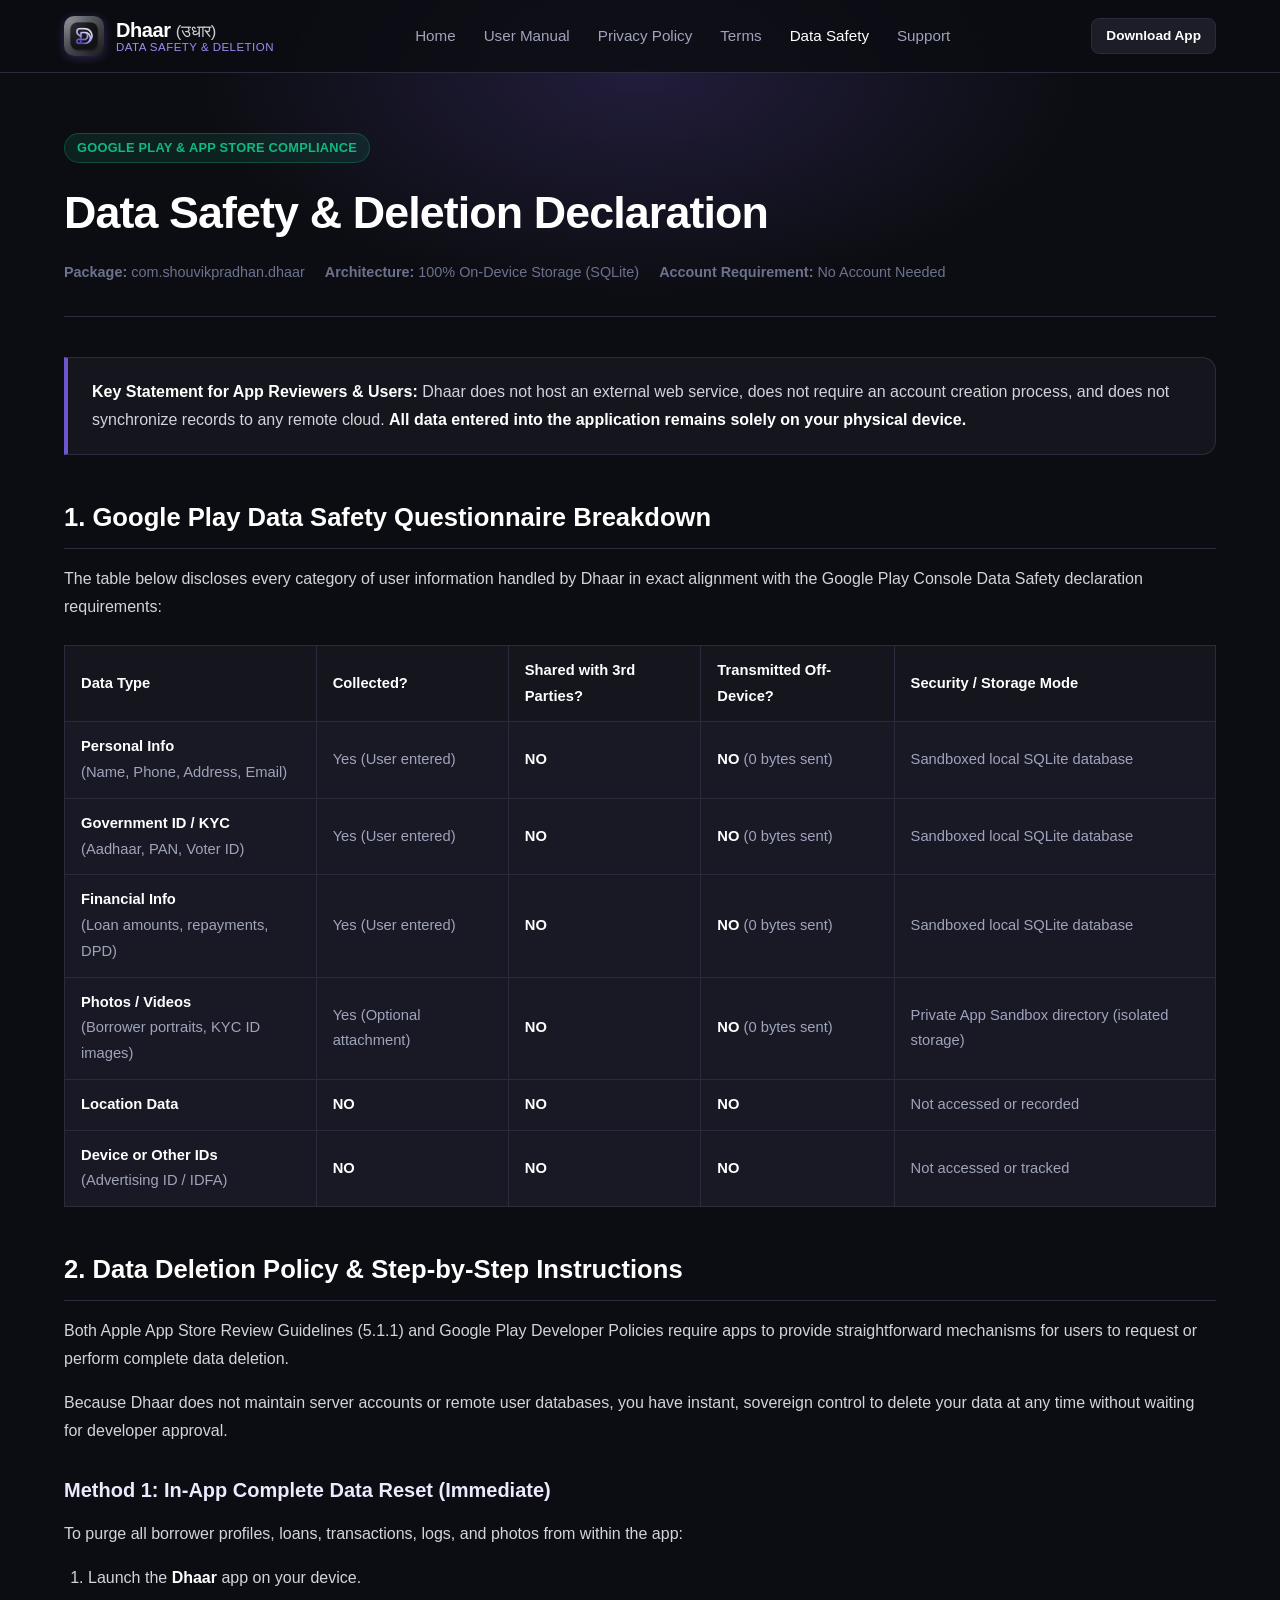
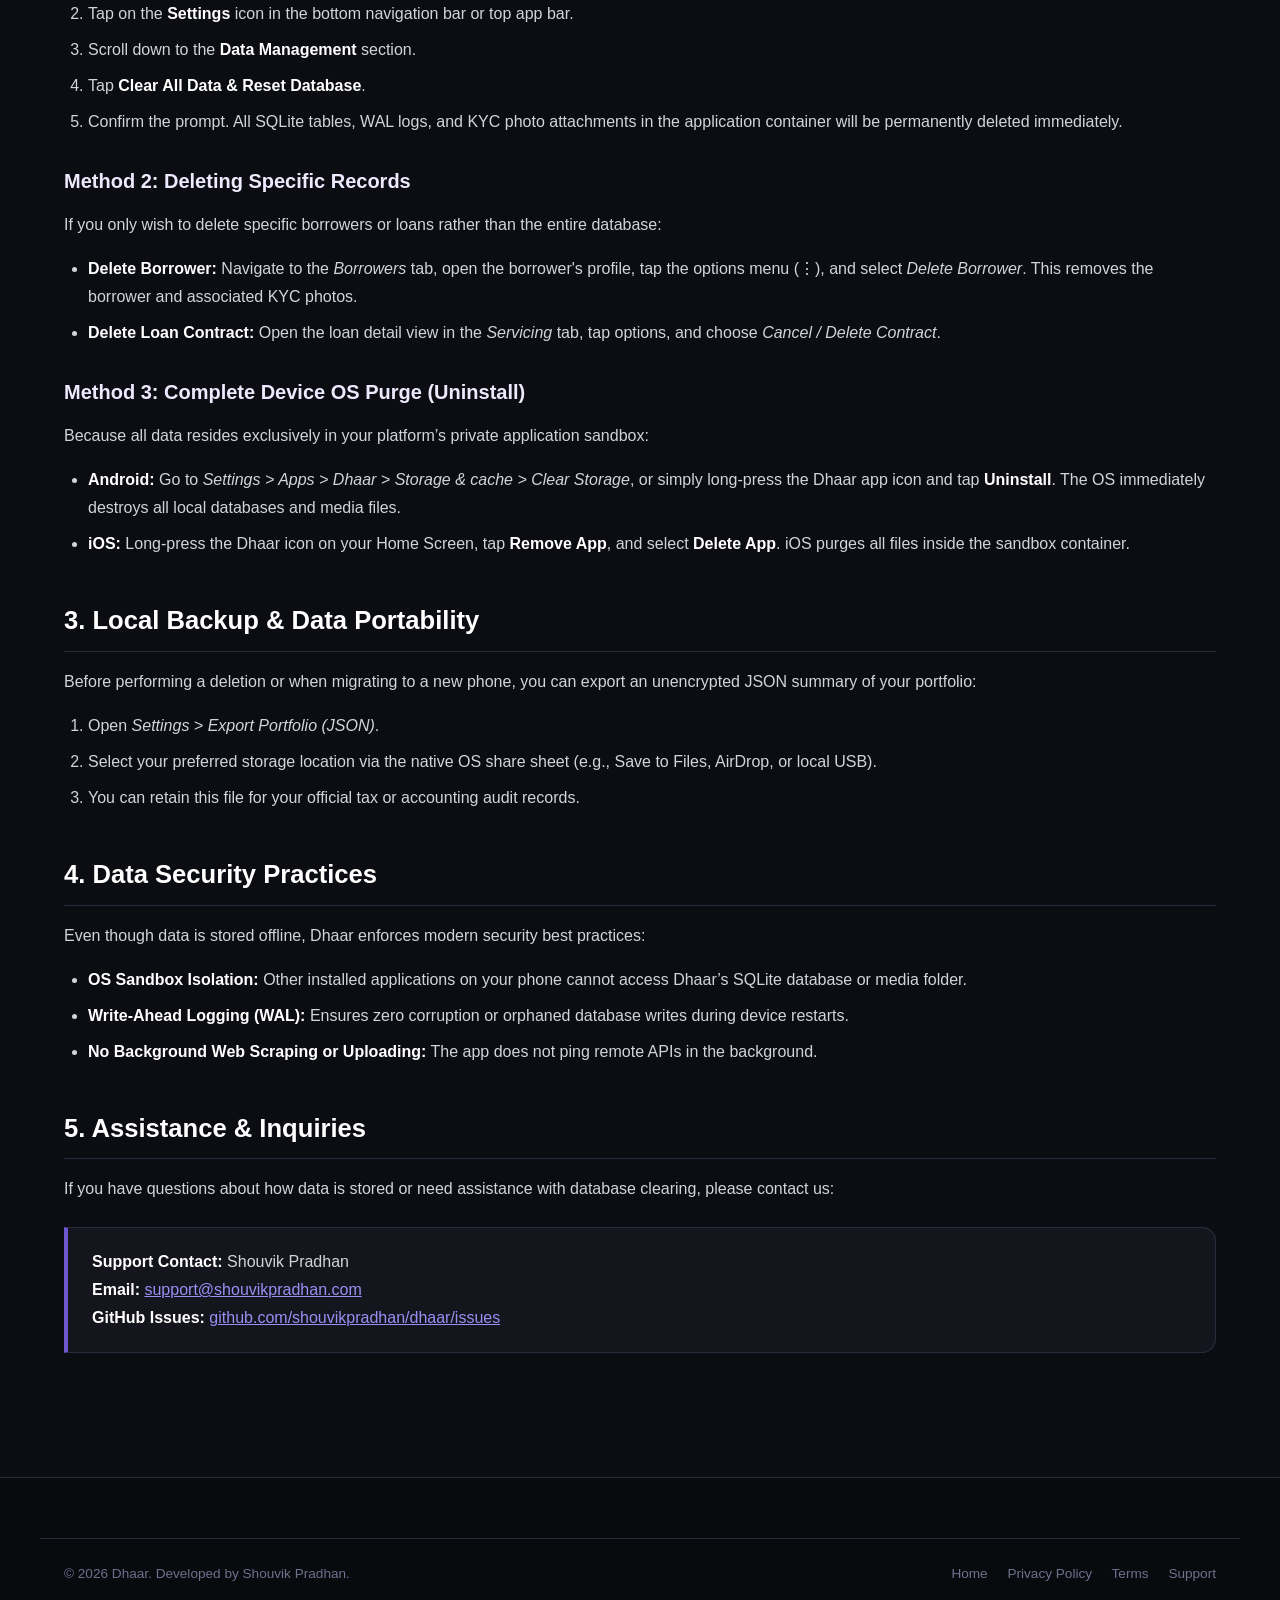
==== data-safety.html @ aacfb6d8 "first commit" ====
<!DOCTYPE html>
<html lang="en">
<head>
  <meta charset="UTF-8">
  <meta name="viewport" content="width=device-width, initial-scale=1.0">
  <title>Data Safety & Deletion — Dhaar (उधार)</title>
  <meta name="description" content="Google Play Data Safety Declaration and Apple Account & Data Deletion instructions for Dhaar. Explains offline data storage and complete deletion procedures.">
  <meta name="author" content="Shouvik Pradhan">
  <meta name="theme-color" content="#0C0D12">

  <link rel="icon" type="image/png" sizes="32x32" href="assets/favicon-32x32.png">
  <link rel="apple-touch-icon" sizes="180x180" href="assets/apple-touch-icon.png">
  <link rel="stylesheet" href="css/style.css">
</head>
<body>
  <div class="ambient-glow"></div>

  <!-- Header -->
  <header class="header">
    <div class="container nav-container">
      <a href="index.html" class="brand">
        <img src="assets/icon.png" alt="Dhaar Logo" class="brand-icon">
        <div class="brand-title">
          <span>Dhaar <small style="font-weight:400; opacity:0.8;">(उधार)</small></span>
          <span class="sub">Data Safety & Deletion</span>
        </div>
      </a>

      <nav>
        <ul class="nav-links">
          <li><a href="index.html" class="nav-link">Home</a></li>
          <li><a href="guide.html" class="nav-link">User Manual</a></li>
          <li><a href="privacy.html" class="nav-link">Privacy Policy</a></li>
          <li><a href="terms.html" class="nav-link">Terms</a></li>
          <li><a href="data-safety.html" class="nav-link active">Data Safety</a></li>
          <li><a href="support.html" class="nav-link">Support</a></li>
        </ul>
      </nav>

      <div class="nav-actions">
        <a href="index.html#download" class="btn btn-secondary btn-sm">Download App</a>
        <button class="mobile-toggle" aria-label="Toggle Navigation">☰</button>
      </div>
    </div>
  </header>

  <main class="legal-wrapper">
    <div class="container">
      <div class="legal-header">
        <span class="pill pill-green">Google Play & App Store Compliance</span>
        <h1 class="legal-title" style="margin-top:14px;">Data Safety & Deletion Declaration</h1>
        <div class="legal-meta">
          <span><strong>Package:</strong> com.shouvikpradhan.dhaar</span>
          <span><strong>Architecture:</strong> 100% On-Device Storage (SQLite)</span>
          <span><strong>Account Requirement:</strong> No Account Needed</span>
        </div>
      </div>

      <div class="legal-content">
        <div class="legal-box">
          <strong>Key Statement for App Reviewers & Users:</strong> Dhaar does not host an external web service, does not require an account creation process, and does not synchronize records to any remote cloud. <strong>All data entered into the application remains solely on your physical device.</strong>
        </div>

        <h2>1. Google Play Data Safety Questionnaire Breakdown</h2>
        <p>
          The table below discloses every category of user information handled by Dhaar in exact alignment with the Google Play Console Data Safety declaration requirements:
        </p>

        <table class="legal-table">
          <thead>
            <tr>
              <th>Data Type</th>
              <th>Collected?</th>
              <th>Shared with 3rd Parties?</th>
              <th>Transmitted Off-Device?</th>
              <th>Security / Storage Mode</th>
            </tr>
          </thead>
          <tbody>
            <tr>
              <td><strong>Personal Info</strong><br>(Name, Phone, Address, Email)</td>
              <td>Yes (User entered)</td>
              <td><strong>NO</strong></td>
              <td><strong>NO</strong> (0 bytes sent)</td>
              <td>Sandboxed local SQLite database</td>
            </tr>
            <tr>
              <td><strong>Government ID / KYC</strong><br>(Aadhaar, PAN, Voter ID)</td>
              <td>Yes (User entered)</td>
              <td><strong>NO</strong></td>
              <td><strong>NO</strong> (0 bytes sent)</td>
              <td>Sandboxed local SQLite database</td>
            </tr>
            <tr>
              <td><strong>Financial Info</strong><br>(Loan amounts, repayments, DPD)</td>
              <td>Yes (User entered)</td>
              <td><strong>NO</strong></td>
              <td><strong>NO</strong> (0 bytes sent)</td>
              <td>Sandboxed local SQLite database</td>
            </tr>
            <tr>
              <td><strong>Photos / Videos</strong><br>(Borrower portraits, KYC ID images)</td>
              <td>Yes (Optional attachment)</td>
              <td><strong>NO</strong></td>
              <td><strong>NO</strong> (0 bytes sent)</td>
              <td>Private App Sandbox directory (isolated storage)</td>
            </tr>
            <tr>
              <td><strong>Location Data</strong></td>
              <td><strong>NO</strong></td>
              <td><strong>NO</strong></td>
              <td><strong>NO</strong></td>
              <td>Not accessed or recorded</td>
            </tr>
            <tr>
              <td><strong>Device or Other IDs</strong><br>(Advertising ID / IDFA)</td>
              <td><strong>NO</strong></td>
              <td><strong>NO</strong></td>
              <td><strong>NO</strong></td>
              <td>Not accessed or tracked</td>
            </tr>
          </tbody>
        </table>

        <h2>2. Data Deletion Policy & Step-by-Step Instructions</h2>
        <p>
          Both Apple App Store Review Guidelines (5.1.1) and Google Play Developer Policies require apps to provide straightforward mechanisms for users to request or perform complete data deletion.
        </p>
        <p>
          Because Dhaar does not maintain server accounts or remote user databases, you have instant, sovereign control to delete your data at any time without waiting for developer approval.
        </p>

        <h3>Method 1: In-App Complete Data Reset (Immediate)</h3>
        <p>To purge all borrower profiles, loans, transactions, logs, and photos from within the app:</p>
        <ol>
          <li>Launch the <strong>Dhaar</strong> app on your device.</li>
          <li>Tap on the <strong>Settings</strong> icon in the bottom navigation bar or top app bar.</li>
          <li>Scroll down to the <strong>Data Management</strong> section.</li>
          <li>Tap <strong>Clear All Data & Reset Database</strong>.</li>
          <li>Confirm the prompt. All SQLite tables, WAL logs, and KYC photo attachments in the application container will be permanently deleted immediately.</li>
        </ol>

        <h3>Method 2: Deleting Specific Records</h3>
        <p>If you only wish to delete specific borrowers or loans rather than the entire database:</p>
        <ul>
          <li><strong>Delete Borrower:</strong> Navigate to the <em>Borrowers</em> tab, open the borrower's profile, tap the options menu (⋮), and select <em>Delete Borrower</em>. This removes the borrower and associated KYC photos.</li>
          <li><strong>Delete Loan Contract:</strong> Open the loan detail view in the <em>Servicing</em> tab, tap options, and choose <em>Cancel / Delete Contract</em>.</li>
        </ul>

        <h3>Method 3: Complete Device OS Purge (Uninstall)</h3>
        <p>Because all data resides exclusively in your platform’s private application sandbox:</p>
        <ul>
          <li><strong>Android:</strong> Go to <em>Settings &gt; Apps &gt; Dhaar &gt; Storage & cache &gt; Clear Storage</em>, or simply long-press the Dhaar app icon and tap <strong>Uninstall</strong>. The OS immediately destroys all local databases and media files.</li>
          <li><strong>iOS:</strong> Long-press the Dhaar icon on your Home Screen, tap <strong>Remove App</strong>, and select <strong>Delete App</strong>. iOS purges all files inside the sandbox container.</li>
        </ul>

        <h2>3. Local Backup & Data Portability</h2>
        <p>
          Before performing a deletion or when migrating to a new phone, you can export an unencrypted JSON summary of your portfolio:
        </p>
        <ol>
          <li>Open <em>Settings &gt; Export Portfolio (JSON)</em>.</li>
          <li>Select your preferred storage location via the native OS share sheet (e.g., Save to Files, AirDrop, or local USB).</li>
          <li>You can retain this file for your official tax or accounting audit records.</li>
        </ol>

        <h2>4. Data Security Practices</h2>
        <p>
          Even though data is stored offline, Dhaar enforces modern security best practices:
        </p>
        <ul>
          <li><strong>OS Sandbox Isolation:</strong> Other installed applications on your phone cannot access Dhaar’s SQLite database or media folder.</li>
          <li><strong>Write-Ahead Logging (WAL):</strong> Ensures zero corruption or orphaned database writes during device restarts.</li>
          <li><strong>No Background Web Scraping or Uploading:</strong> The app does not ping remote APIs in the background.</li>
        </ul>

        <h2>5. Assistance & Inquiries</h2>
        <p>
          If you have questions about how data is stored or need assistance with database clearing, please contact us:
        </p>
        <div class="legal-box">
          <strong>Support Contact:</strong> Shouvik Pradhan<br>
          <strong>Email:</strong> <a href="mailto:support@shouvikpradhan.com" style="color:var(--brand-violet-light);">support@shouvikpradhan.com</a><br>
          <strong>GitHub Issues:</strong> <a href="https://github.com/shouvikpradhan/dhaar/issues" target="_blank" rel="noopener noreferrer" style="color:var(--brand-violet-light);">github.com/shouvikpradhan/dhaar/issues</a>
        </div>
      </div>
    </div>
  </main>

  <!-- Footer -->
  <footer class="footer">
    <div class="container footer-bottom">
      <div>© 2026 Dhaar. Developed by Shouvik Pradhan.</div>
      <div>
        <a href="index.html" style="color:var(--text-muted); text-decoration:none; margin-right:16px;">Home</a>
        <a href="privacy.html" style="color:var(--text-muted); text-decoration:none; margin-right:16px;">Privacy Policy</a>
        <a href="terms.html" style="color:var(--text-muted); text-decoration:none; margin-right:16px;">Terms</a>
        <a href="support.html" style="color:var(--text-muted); text-decoration:none;">Support</a>
      </div>
    </div>
  </footer>

  <script src="js/main.js"></script>
</body>
</html>
---- css/style.css ----
/* ==========================================================================
   Dhaar - Official Website & Legal Documentation
   Design System: Obsidian Charcoal (#18181B) & Periwinkle Violet (#6E56CF)
   ========================================================================== */

:root {
  --bg-canvas: #0C0D12;
  --bg-surface: #14151D;
  --bg-surface-elevated: #1C1D27;
  --bg-card: #181924;
  --bg-subtle: #232533;
  --border-subtle: #2A2C3E;
  --border-highlight: #3F425B;
  
  --text-main: #FFFFFF;
  --text-secondary: #9FA4BC;
  --text-muted: #6C728E;
  
  --brand-violet: #6E56CF;
  --brand-violet-hover: #7F68E3;
  --brand-violet-light: #9D8EF5;
  --brand-violet-glow: rgba(110, 86, 207, 0.25);
  --brand-lavender: #EDE9FE;
  
  --status-green: #10B981;
  --status-green-bg: rgba(16, 185, 129, 0.12);
  --status-green-border: rgba(16, 185, 129, 0.28);
  
  --status-amber: #F59E0B;
  --status-amber-bg: rgba(245, 158, 11, 0.12);
  --status-amber-border: rgba(245, 158, 11, 0.28);
  
  --status-red: #EF4444;
  --status-red-bg: rgba(239, 68, 68, 0.12);
  --status-red-border: rgba(239, 68, 68, 0.28);

  --status-blue: #3B82F6;
  --status-blue-bg: rgba(59, 130, 246, 0.12);

  --font-family: -apple-system, BlinkMacSystemFont, "Segoe UI", Roboto, "Inter", "Outfit", Helvetica, Arial, sans-serif;
  --font-mono: ui-monospace, SFMono-Regular, Menlo, Monaco, Consolas, "Liberation Mono", "Courier New", monospace;
  
  --radius-sm: 8px;
  --radius-md: 14px;
  --radius-lg: 20px;
  --radius-xl: 28px;
  --radius-full: 9999px;

  --shadow-sm: 0 2px 8px rgba(0, 0, 0, 0.35);
  --shadow-md: 0 8px 24px rgba(0, 0, 0, 0.45);
  --shadow-lg: 0 16px 48px rgba(0, 0, 0, 0.55);
  --shadow-glow: 0 0 35px var(--brand-violet-glow);

  --transition-fast: 160ms cubic-bezier(0.4, 0, 0.2, 1);
  --transition-normal: 240ms cubic-bezier(0.4, 0, 0.2, 1);
  --container-max: 1200px;
}

/* Light Mode / Reader overrides for Legal documents when desired, default is sleek dark */
*, *::before, *::after {
  box-sizing: border-box;
  margin: 0;
  padding: 0;
}

html {
  font-family: var(--font-family);
  background-color: var(--bg-canvas);
  color: var(--text-main);
  scroll-behavior: smooth;
  -webkit-font-smoothing: antialiased;
  -moz-osx-font-smoothing: grayscale;
}

body {
  min-height: 100vh;
  display: flex;
  flex-direction: column;
  overflow-x: hidden;
  line-height: 1.6;
}

/* Ambient Background Glow */
.ambient-glow {
  position: absolute;
  top: -150px;
  left: 50%;
  transform: translateX(-50%);
  width: 900px;
  height: 450px;
  background: radial-gradient(ellipse at center, rgba(110, 86, 207, 0.22) 0%, rgba(12, 13, 18, 0) 70%);
  pointer-events: none;
  z-index: 0;
}

/* Layout Container */
.container {
  width: 100%;
  max-width: var(--container-max);
  margin-left: auto;
  margin-right: auto;
  padding-left: 24px;
  padding-right: 24px;
  position: relative;
  z-index: 1;
}

/* Header & Navigation */
.header {
  position: sticky;
  top: 0;
  z-index: 100;
  backdrop-filter: blur(16px);
  -webkit-backdrop-filter: blur(16px);
  background: rgba(12, 13, 18, 0.82);
  border-bottom: 1px solid var(--border-subtle);
  transition: all var(--transition-normal);
}

.nav-container {
  display: flex;
  align-items: center;
  justify-content: space-between;
  height: 72px;
}

.brand {
  display: flex;
  align-items: center;
  gap: 12px;
  text-decoration: none;
  color: var(--text-main);
  font-weight: 700;
  font-size: 1.25rem;
  letter-spacing: -0.02em;
}

.brand-icon {
  width: 40px;
  height: 40px;
  border-radius: 10px;
  object-fit: cover;
  box-shadow: 0 2px 10px rgba(110, 86, 207, 0.35);
}

.brand-title {
  display: flex;
  flex-direction: column;
  line-height: 1.1;
}

.brand-title span.sub {
  font-size: 0.72rem;
  font-weight: 500;
  color: var(--brand-violet-light);
  letter-spacing: 0.04em;
  text-transform: uppercase;
}

.nav-links {
  display: flex;
  align-items: center;
  gap: 28px;
  list-style: none;
}

.nav-link {
  color: var(--text-secondary);
  text-decoration: none;
  font-size: 0.95rem;
  font-weight: 500;
  transition: color var(--transition-fast);
}

.nav-link:hover,
.nav-link.active {
  color: var(--text-main);
}

.nav-actions {
  display: flex;
  align-items: center;
  gap: 16px;
}

.mobile-toggle {
  display: none;
  background: none;
  border: none;
  color: var(--text-main);
  font-size: 1.5rem;
  cursor: pointer;
  padding: 8px;
}

/* Buttons */
.btn {
  display: inline-flex;
  align-items: center;
  justify-content: center;
  gap: 8px;
  padding: 10px 20px;
  border-radius: var(--radius-md);
  font-size: 0.95rem;
  font-weight: 600;
  text-decoration: none;
  cursor: pointer;
  transition: all var(--transition-fast);
  border: 1px solid transparent;
}

.btn-primary {
  background: var(--brand-violet);
  color: #FFFFFF;
  box-shadow: 0 4px 14px var(--brand-violet-glow);
}

.btn-primary:hover {
  background: var(--brand-violet-hover);
  transform: translateY(-1px);
  box-shadow: 0 6px 20px rgba(110, 86, 207, 0.4);
}

.btn-secondary {
  background: var(--bg-surface-elevated);
  color: var(--text-main);
  border-color: var(--border-subtle);
}

.btn-secondary:hover {
  background: var(--bg-subtle);
  border-color: var(--border-highlight);
  transform: translateY(-1px);
}

.btn-sm {
  padding: 6px 14px;
  font-size: 0.85rem;
  border-radius: var(--radius-sm);
}

.btn-lg {
  padding: 14px 28px;
  font-size: 1.05rem;
  border-radius: var(--radius-md);
}

/* Badges & Pills */
.pill {
  display: inline-flex;
  align-items: center;
  gap: 6px;
  padding: 4px 12px;
  border-radius: var(--radius-full);
  font-size: 0.8rem;
  font-weight: 600;
  letter-spacing: 0.02em;
  text-transform: uppercase;
}

.pill-violet {
  background: rgba(110, 86, 207, 0.15);
  color: var(--brand-violet-light);
  border: 1px solid rgba(110, 86, 207, 0.35);
}

.pill-green {
  background: var(--status-green-bg);
  color: var(--status-green);
  border: 1px solid var(--status-green-border);
}

.pill-amber {
  background: var(--status-amber-bg);
  color: var(--status-amber);
  border: 1px solid var(--status-amber-border);
}

/* Hero Section */
.hero-section {
  padding: 80px 0 60px;
  text-align: center;
  position: relative;
}

.hero-content {
  max-width: 840px;
  margin: 0 auto;
}

.hero-pill {
  margin-bottom: 24px;
}

.hero-title {
  font-size: 3.5rem;
  font-weight: 800;
  line-height: 1.15;
  letter-spacing: -0.03em;
  margin-bottom: 20px;
  background: linear-gradient(180deg, #FFFFFF 0%, #D2D5E5 100%);
  -webkit-background-clip: text;
  -webkit-text-fill-color: transparent;
}

.hero-title .gradient-text {
  background: linear-gradient(135deg, #A78BFA 0%, #6E56CF 60%, #4F46E5 100%);
  -webkit-background-clip: text;
  -webkit-text-fill-color: transparent;
}

.hero-desc {
  font-size: 1.25rem;
  color: var(--text-secondary);
  line-height: 1.6;
  margin-bottom: 36px;
}

.hero-cta {
  display: flex;
  align-items: center;
  justify-content: center;
  gap: 16px;
  flex-wrap: wrap;
  margin-bottom: 48px;
}

.hero-stats {
  display: grid;
  grid-template-columns: repeat(4, 1fr);
  gap: 20px;
  margin-top: 40px;
  padding: 24px;
  background: var(--bg-surface);
  border: 1px solid var(--border-subtle);
  border-radius: var(--radius-lg);
}

.stat-item {
  display: flex;
  flex-direction: column;
  align-items: center;
  text-align: center;
}

.stat-number {
  font-size: 1.75rem;
  font-weight: 700;
  color: var(--text-main);
  letter-spacing: -0.02em;
}

.stat-label {
  font-size: 0.85rem;
  color: var(--text-muted);
  margin-top: 4px;
}

/* Feature Grid */
.section {
  padding: 80px 0;
}

.section-alt {
  background: var(--bg-surface);
  border-top: 1px solid var(--border-subtle);
  border-bottom: 1px solid var(--border-subtle);
}

.section-header {
  text-align: center;
  max-width: 680px;
  margin: 0 auto 56px;
}

.section-title {
  font-size: 2.3rem;
  font-weight: 800;
  letter-spacing: -0.02em;
  margin-top: 12px;
  margin-bottom: 14px;
}

.section-subtitle {
  color: var(--text-secondary);
  font-size: 1.05rem;
}

.features-grid {
  display: grid;
  grid-template-columns: repeat(3, 1fr);
  gap: 24px;
}

.feature-card {
  background: var(--bg-card);
  border: 1px solid var(--border-subtle);
  border-radius: var(--radius-lg);
  padding: 32px 28px;
  transition: all var(--transition-normal);
  display: flex;
  flex-direction: column;
  position: relative;
  overflow: hidden;
}

.feature-card::before {
  content: "";
  position: absolute;
  top: 0;
  left: 0;
  right: 0;
  height: 2px;
  background: transparent;
  transition: background var(--transition-normal);
}

.feature-card:hover {
  transform: translateY(-4px);
  border-color: var(--border-highlight);
  box-shadow: var(--shadow-md);
}

.feature-card:hover::before {
  background: linear-gradient(90deg, var(--brand-violet), var(--brand-violet-light));
}

.feature-icon-box {
  width: 52px;
  height: 52px;
  border-radius: var(--radius-md);
  background: rgba(110, 86, 207, 0.15);
  color: var(--brand-violet-light);
  display: flex;
  align-items: center;
  justify-content: center;
  font-size: 1.5rem;
  margin-bottom: 20px;
  border: 1px solid rgba(110, 86, 207, 0.25);
}

.feature-title {
  font-size: 1.25rem;
  font-weight: 700;
  margin-bottom: 12px;
}

.feature-desc {
  color: var(--text-secondary);
  font-size: 0.95rem;
  line-height: 1.6;
  margin-bottom: 16px;
}

.feature-list {
  list-style: none;
  margin-top: auto;
  padding-top: 16px;
  border-top: 1px solid var(--border-subtle);
  display: flex;
  flex-direction: column;
  gap: 8px;
}

.feature-list li {
  display: flex;
  align-items: center;
  gap: 8px;
  color: var(--text-muted);
  font-size: 0.85rem;
}

.feature-list li svg {
  color: var(--status-green);
  flex-shrink: 0;
}

/* Interactive Calculator */
.calc-container {
  display: grid;
  grid-template-columns: 1fr 1fr;
  gap: 32px;
  background: var(--bg-card);
  border: 1px solid var(--border-subtle);
  border-radius: var(--radius-xl);
  padding: 40px;
  box-shadow: var(--shadow-lg);
}

.calc-form {
  display: flex;
  flex-direction: column;
  gap: 20px;
}

.form-group {
  display: flex;
  flex-direction: column;
  gap: 8px;
}

.form-label {
  font-size: 0.9rem;
  font-weight: 600;
  color: var(--text-secondary);
  display: flex;
  justify-content: space-between;
}

.form-input, .form-select {
  background: var(--bg-surface);
  border: 1px solid var(--border-subtle);
  border-radius: var(--radius-sm);
  color: var(--text-main);
  padding: 12px 16px;
  font-size: 1rem;
  font-family: inherit;
  transition: border-color var(--transition-fast);
}

.form-input:focus, .form-select:focus {
  outline: none;
  border-color: var(--brand-violet);
  box-shadow: 0 0 0 3px rgba(110, 86, 207, 0.2);
}

.calc-result-box {
  background: var(--bg-surface);
  border: 1px solid var(--border-subtle);
  border-radius: var(--radius-lg);
  padding: 32px;
  display: flex;
  flex-direction: column;
  justify-content: space-between;
}

.calc-highlight {
  text-align: center;
  padding: 24px 0;
  border-bottom: 1px solid var(--border-subtle);
}

.calc-highlight-title {
  font-size: 0.9rem;
  color: var(--text-muted);
  text-transform: uppercase;
  letter-spacing: 0.05em;
}

.calc-highlight-value {
  font-size: 3rem;
  font-weight: 800;
  color: var(--brand-violet-light);
  margin-top: 6px;
}

.calc-breakdown {
  display: grid;
  grid-template-columns: 1fr 1fr;
  gap: 16px;
  margin: 24px 0;
}

.breakdown-item {
  background: var(--bg-card);
  padding: 14px;
  border-radius: var(--radius-md);
  border: 1px solid var(--border-subtle);
}

.breakdown-label {
  font-size: 0.8rem;
  color: var(--text-muted);
}

.breakdown-val {
  font-size: 1.15rem;
  font-weight: 700;
  margin-top: 4px;
  color: var(--text-main);
}

/* Architecture Showcase */
.arch-grid {
  display: grid;
  grid-template-columns: 1.2fr 1fr;
  gap: 40px;
  align-items: center;
}

.waterfall-flow {
  display: flex;
  flex-direction: column;
  gap: 14px;
  background: var(--bg-card);
  border: 1px solid var(--border-subtle);
  border-radius: var(--radius-lg);
  padding: 28px;
}

.waterfall-step {
  display: flex;
  align-items: center;
  gap: 16px;
  padding: 14px 18px;
  border-radius: var(--radius-md);
  background: var(--bg-surface);
  border: 1px solid var(--border-subtle);
}

.step-num {
  width: 32px;
  height: 32px;
  border-radius: var(--radius-full);
  background: var(--brand-violet);
  color: #fff;
  display: flex;
  align-items: center;
  justify-content: center;
  font-weight: 700;
  font-size: 0.85rem;
  flex-shrink: 0;
}

.step-content h4 {
  font-size: 0.95rem;
  font-weight: 600;
  margin-bottom: 2px;
}

.step-content p {
  font-size: 0.82rem;
  color: var(--text-muted);
}

/* Store Badges */
.store-badges {
  display: flex;
  gap: 16px;
  justify-content: center;
  flex-wrap: wrap;
}

.store-badge {
  display: inline-flex;
  align-items: center;
  gap: 12px;
  padding: 10px 20px;
  border-radius: var(--radius-md);
  background: #000;
  color: #fff;
  text-decoration: none;
  border: 1px solid var(--border-highlight);
  transition: transform var(--transition-fast), border-color var(--transition-fast);
}

.store-badge:hover {
  transform: translateY(-2px);
  border-color: var(--brand-violet);
}

.store-badge svg {
  width: 28px;
  height: 28px;
}

.store-badge-text {
  display: flex;
  flex-direction: column;
  line-height: 1.1;
  text-align: left;
}

.store-badge-sub {
  font-size: 0.68rem;
  text-transform: uppercase;
  color: var(--text-muted);
  letter-spacing: 0.05em;
}

.store-badge-main {
  font-size: 1.1rem;
  font-weight: 700;
}

/* Accordion (FAQ) */
.faq-list {
  max-width: 800px;
  margin: 0 auto;
  display: flex;
  flex-direction: column;
  gap: 14px;
}

.faq-item {
  background: var(--bg-card);
  border: 1px solid var(--border-subtle);
  border-radius: var(--radius-md);
  overflow: hidden;
  transition: border-color var(--transition-fast);
}

.faq-item:hover {
  border-color: var(--border-highlight);
}

.faq-question {
  width: 100%;
  padding: 20px 24px;
  background: none;
  border: none;
  color: var(--text-main);
  text-align: left;
  font-size: 1.05rem;
  font-weight: 600;
  font-family: inherit;
  display: flex;
  justify-content: space-between;
  align-items: center;
  cursor: pointer;
}

.faq-question span.arrow {
  color: var(--brand-violet-light);
  transition: transform var(--transition-normal);
  font-size: 1.2rem;
}

.faq-item.active .faq-question span.arrow {
  transform: rotate(180deg);
}

.faq-answer {
  max-height: 0;
  overflow: hidden;
  transition: max-height var(--transition-normal), padding var(--transition-normal);
  padding: 0 24px;
  color: var(--text-secondary);
  font-size: 0.95rem;
  line-height: 1.6;
}

.faq-item.active .faq-answer {
  max-height: 400px;
  padding: 0 24px 20px;
}

/* Legal Documents Layout (Privacy, Terms, Data Safety, Support) */
.legal-wrapper {
  padding: 60px 0 100px;
}

.legal-header {
  border-bottom: 1px solid var(--border-subtle);
  padding-bottom: 32px;
  margin-bottom: 40px;
}

.legal-title {
  font-size: 2.8rem;
  font-weight: 800;
  letter-spacing: -0.02em;
  margin-bottom: 12px;
}

.legal-meta {
  display: flex;
  gap: 20px;
  color: var(--text-muted);
  font-size: 0.9rem;
  flex-wrap: wrap;
}

.legal-content {
  color: #D1D5DB;
  font-size: 1rem;
  line-height: 1.75;
}

.legal-content h2 {
  font-size: 1.6rem;
  font-weight: 700;
  color: #FFFFFF;
  margin-top: 40px;
  margin-bottom: 16px;
  padding-bottom: 8px;
  border-bottom: 1px solid var(--border-subtle);
}

.legal-content h3 {
  font-size: 1.25rem;
  font-weight: 600;
  color: var(--brand-lavender);
  margin-top: 28px;
  margin-bottom: 12px;
}

.legal-content p {
  margin-bottom: 16px;
}

.legal-content ul, .legal-content ol {
  margin-bottom: 20px;
  padding-left: 24px;
}

.legal-content li {
  margin-bottom: 8px;
}

.legal-content strong {
  color: #FFFFFF;
}

.legal-box {
  background: var(--bg-surface);
  border-left: 4px solid var(--brand-violet);
  border-radius: 0 var(--radius-md) var(--radius-md) 0;
  padding: 20px 24px;
  margin: 24px 0;
  border-top: 1px solid var(--border-subtle);
  border-right: 1px solid var(--border-subtle);
  border-bottom: 1px solid var(--border-subtle);
}

.legal-box-warning {
  border-left-color: var(--status-amber);
  background: rgba(245, 158, 11, 0.05);
}

.legal-table {
  width: 100%;
  border-collapse: collapse;
  margin: 24px 0;
  font-size: 0.92rem;
}

.legal-table th, .legal-table td {
  padding: 12px 16px;
  border: 1px solid var(--border-subtle);
  text-align: left;
}

.legal-table th {
  background: var(--bg-surface);
  color: var(--text-main);
  font-weight: 600;
}

.legal-table td {
  background: var(--bg-card);
  color: var(--text-secondary);
}

/* Footer */
.footer {
  background: #090A0E;
  border-top: 1px solid var(--border-subtle);
  padding: 60px 0 32px;
  margin-top: auto;
}

.footer-grid {
  display: grid;
  grid-template-columns: 2fr 1fr 1fr 1fr;
  gap: 40px;
  margin-bottom: 48px;
}

.footer-brand p {
  color: var(--text-muted);
  font-size: 0.9rem;
  margin-top: 12px;
  max-width: 320px;
}

.footer-col h4 {
  font-size: 0.95rem;
  font-weight: 700;
  color: var(--text-main);
  margin-bottom: 16px;
  letter-spacing: 0.02em;
}

.footer-col ul {
  list-style: none;
  display: flex;
  flex-direction: column;
  gap: 10px;
}

.footer-col a {
  color: var(--text-secondary);
  text-decoration: none;
  font-size: 0.88rem;
  transition: color var(--transition-fast);
}

.footer-col a:hover {
  color: var(--brand-violet-light);
}

.footer-bottom {
  border-top: 1px solid var(--border-subtle);
  padding-top: 24px;
  display: flex;
  justify-content: space-between;
  align-items: center;
  color: var(--text-muted);
  font-size: 0.85rem;
  flex-wrap: wrap;
  gap: 16px;
}

/* Responsive Styles */
@media (max-width: 992px) {
  .hero-title {
    font-size: 2.8rem;
  }
  .features-grid {
    grid-template-columns: repeat(2, 1fr);
  }
  .calc-container {
    grid-template-columns: 1fr;
  }
  .arch-grid {
    grid-template-columns: 1fr;
  }
  .footer-grid {
    grid-template-columns: 1fr 1fr;
  }
  .hero-stats {
    grid-template-columns: repeat(2, 1fr);
  }
}

@media (max-width: 768px) {
  .nav-links {
    display: none;
    position: absolute;
    top: 72px;
    left: 0;
    right: 0;
    background: var(--bg-canvas);
    border-bottom: 1px solid var(--border-subtle);
    flex-direction: column;
    padding: 24px;
    gap: 18px;
  }
  .nav-links.active {
    display: flex;
  }
  .mobile-toggle {
    display: block;
  }
  .features-grid {
    grid-template-columns: 1fr;
  }
  .hero-title {
    font-size: 2.2rem;
  }
  .footer-grid {
    grid-template-columns: 1fr;
  }
}
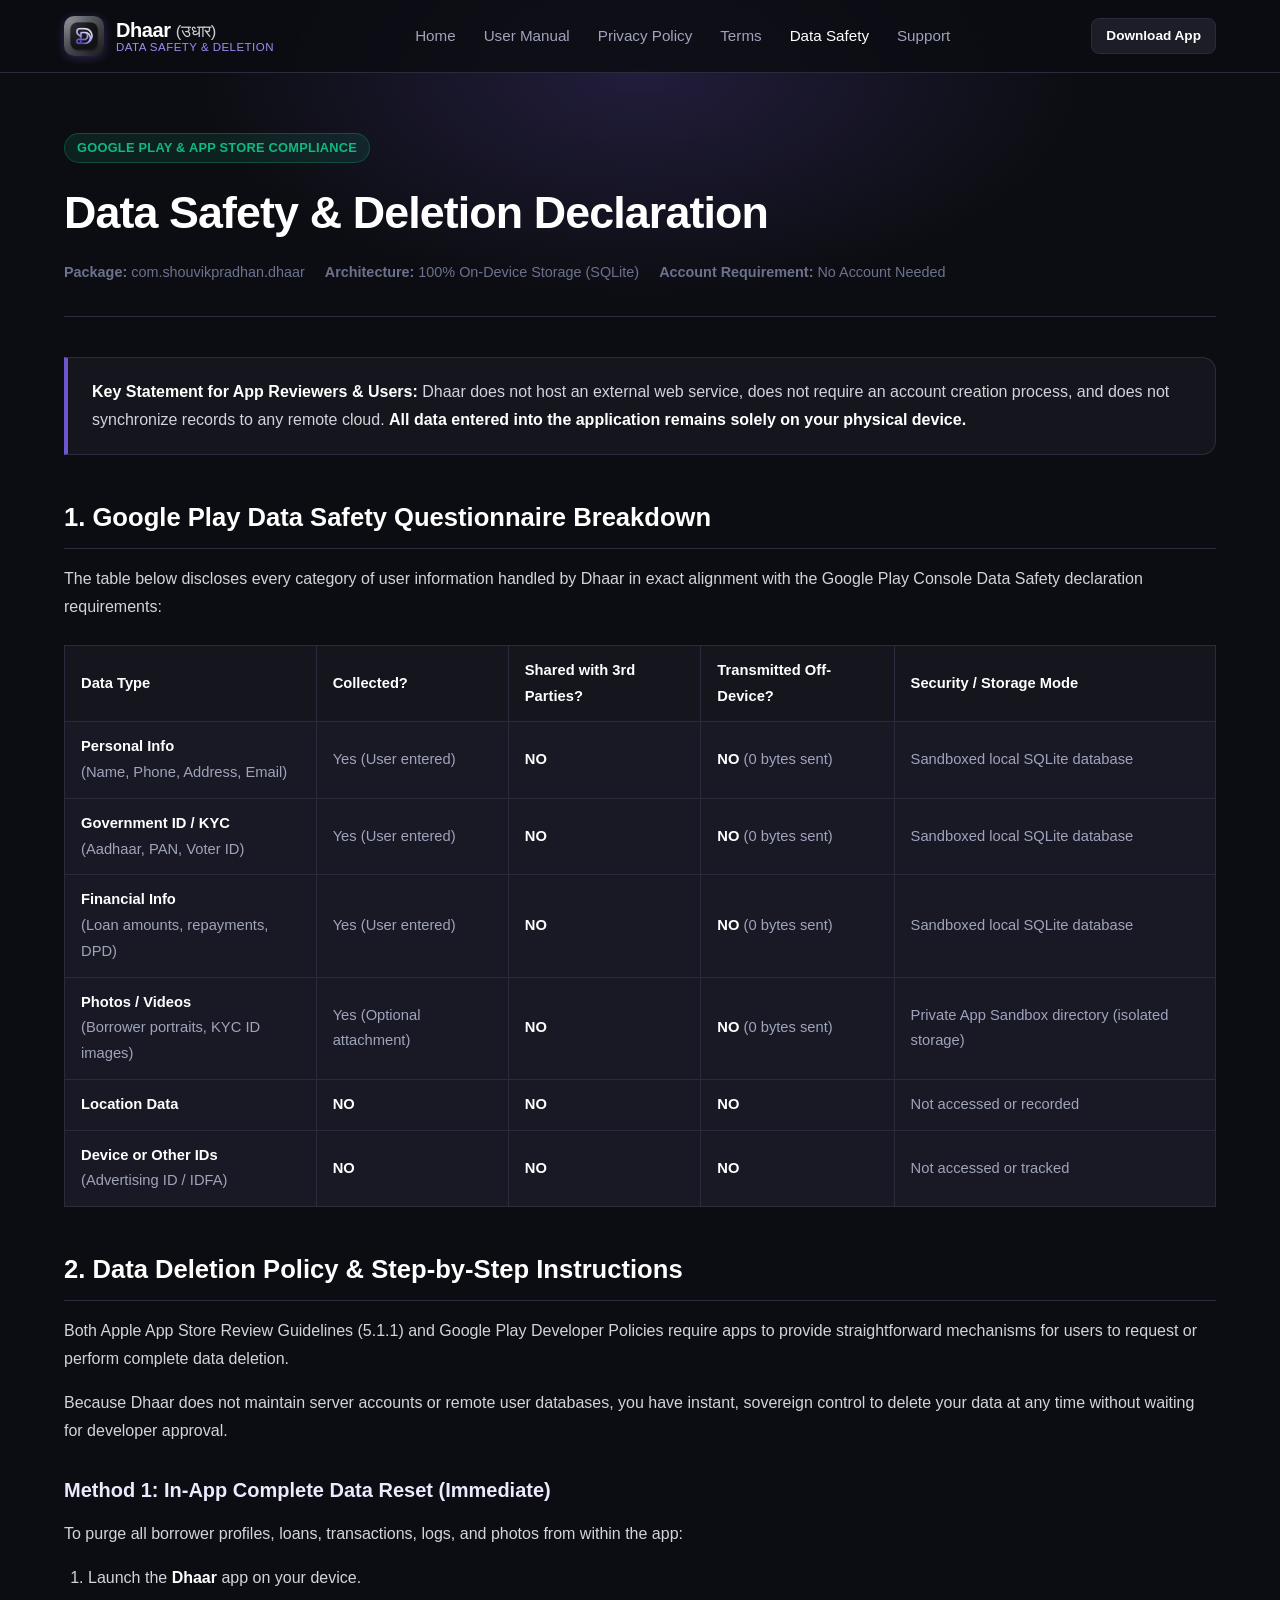
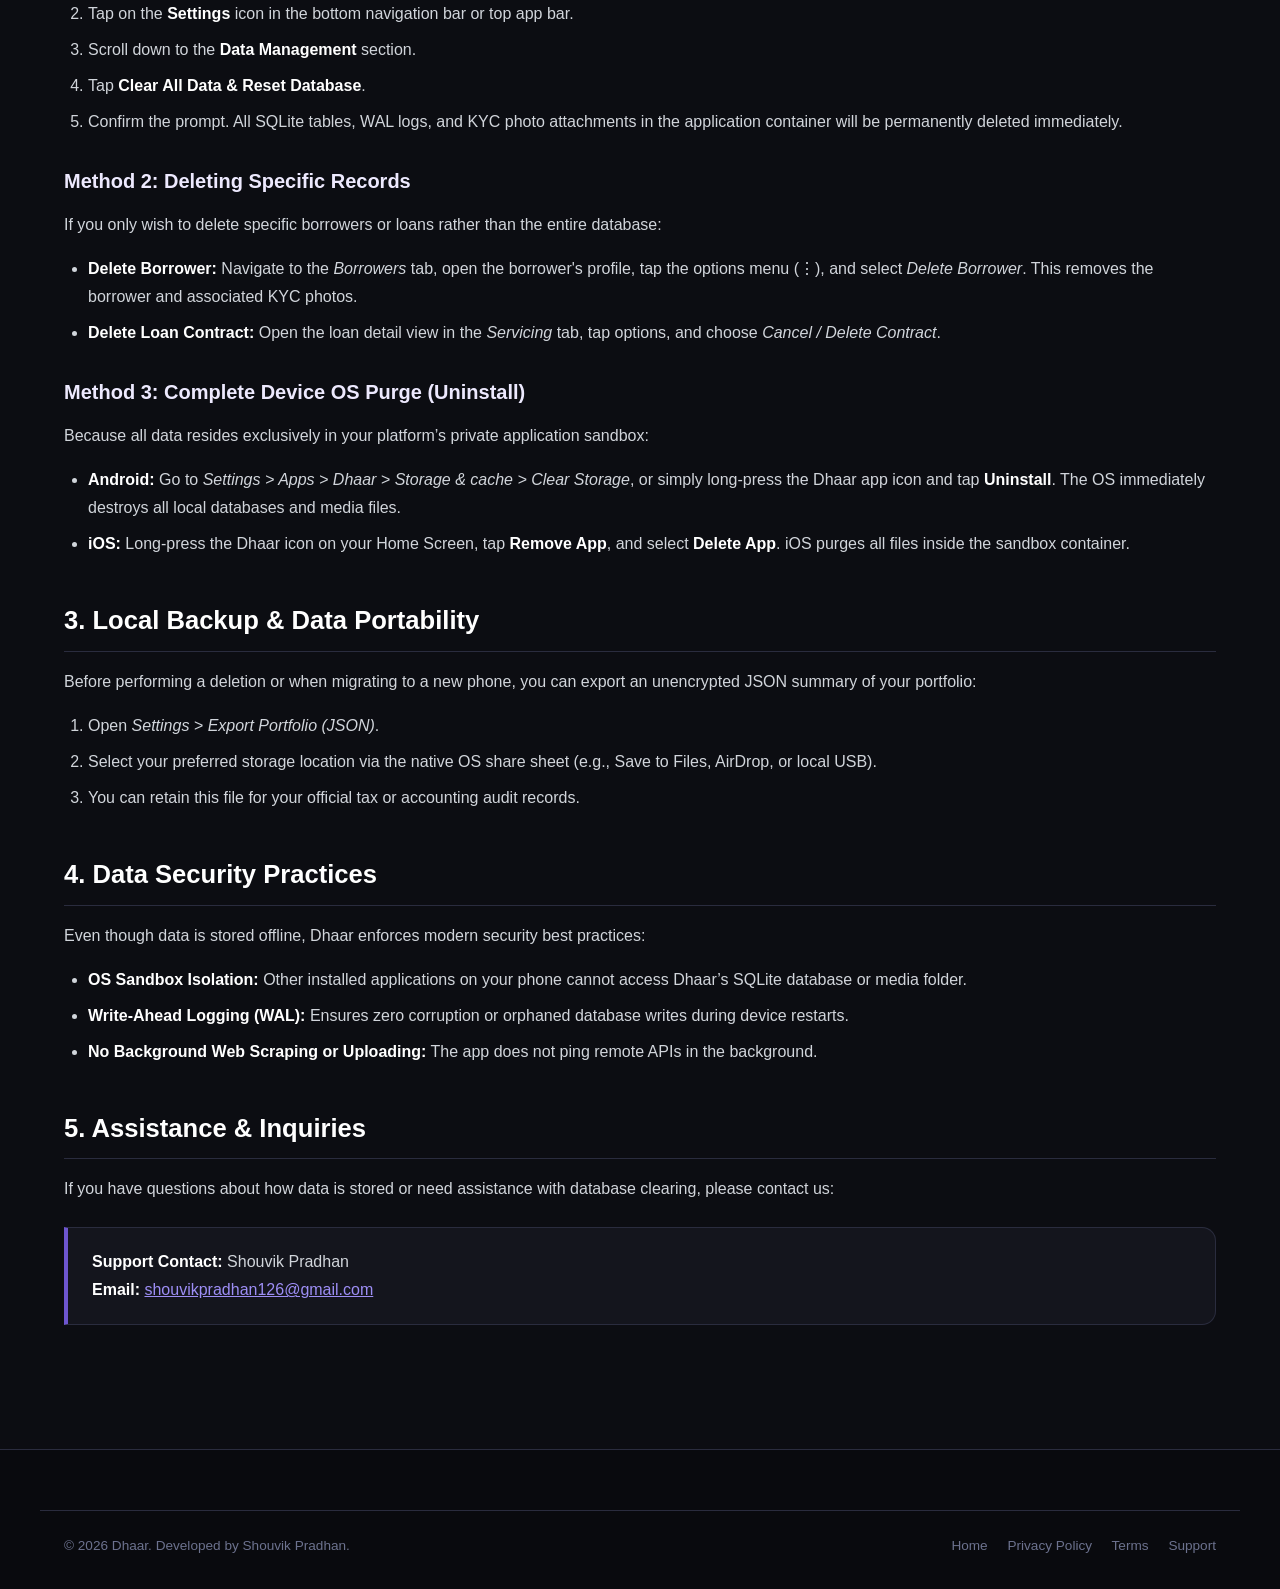
==== commit 8c0fec7c: "mail change" ====
--- a/data-safety.html
+++ b/data-safety.html
@@ -180,8 +180,7 @@
         </p>
         <div class="legal-box">
           <strong>Support Contact:</strong> Shouvik Pradhan<br>
-          <strong>Email:</strong> <a href="mailto:support@shouvikpradhan.com" style="color:var(--brand-violet-light);">support@shouvikpradhan.com</a><br>
-          <strong>GitHub Issues:</strong> <a href="https://github.com/shouvikpradhan/dhaar/issues" target="_blank" rel="noopener noreferrer" style="color:var(--brand-violet-light);">github.com/shouvikpradhan/dhaar/issues</a>
+          <strong>Email:</strong> <a href="mailto:shouvikpradhan126@gmail.com" style="color:var(--brand-violet-light);">shouvikpradhan126@gmail.com</a>
         </div>
       </div>
     </div>
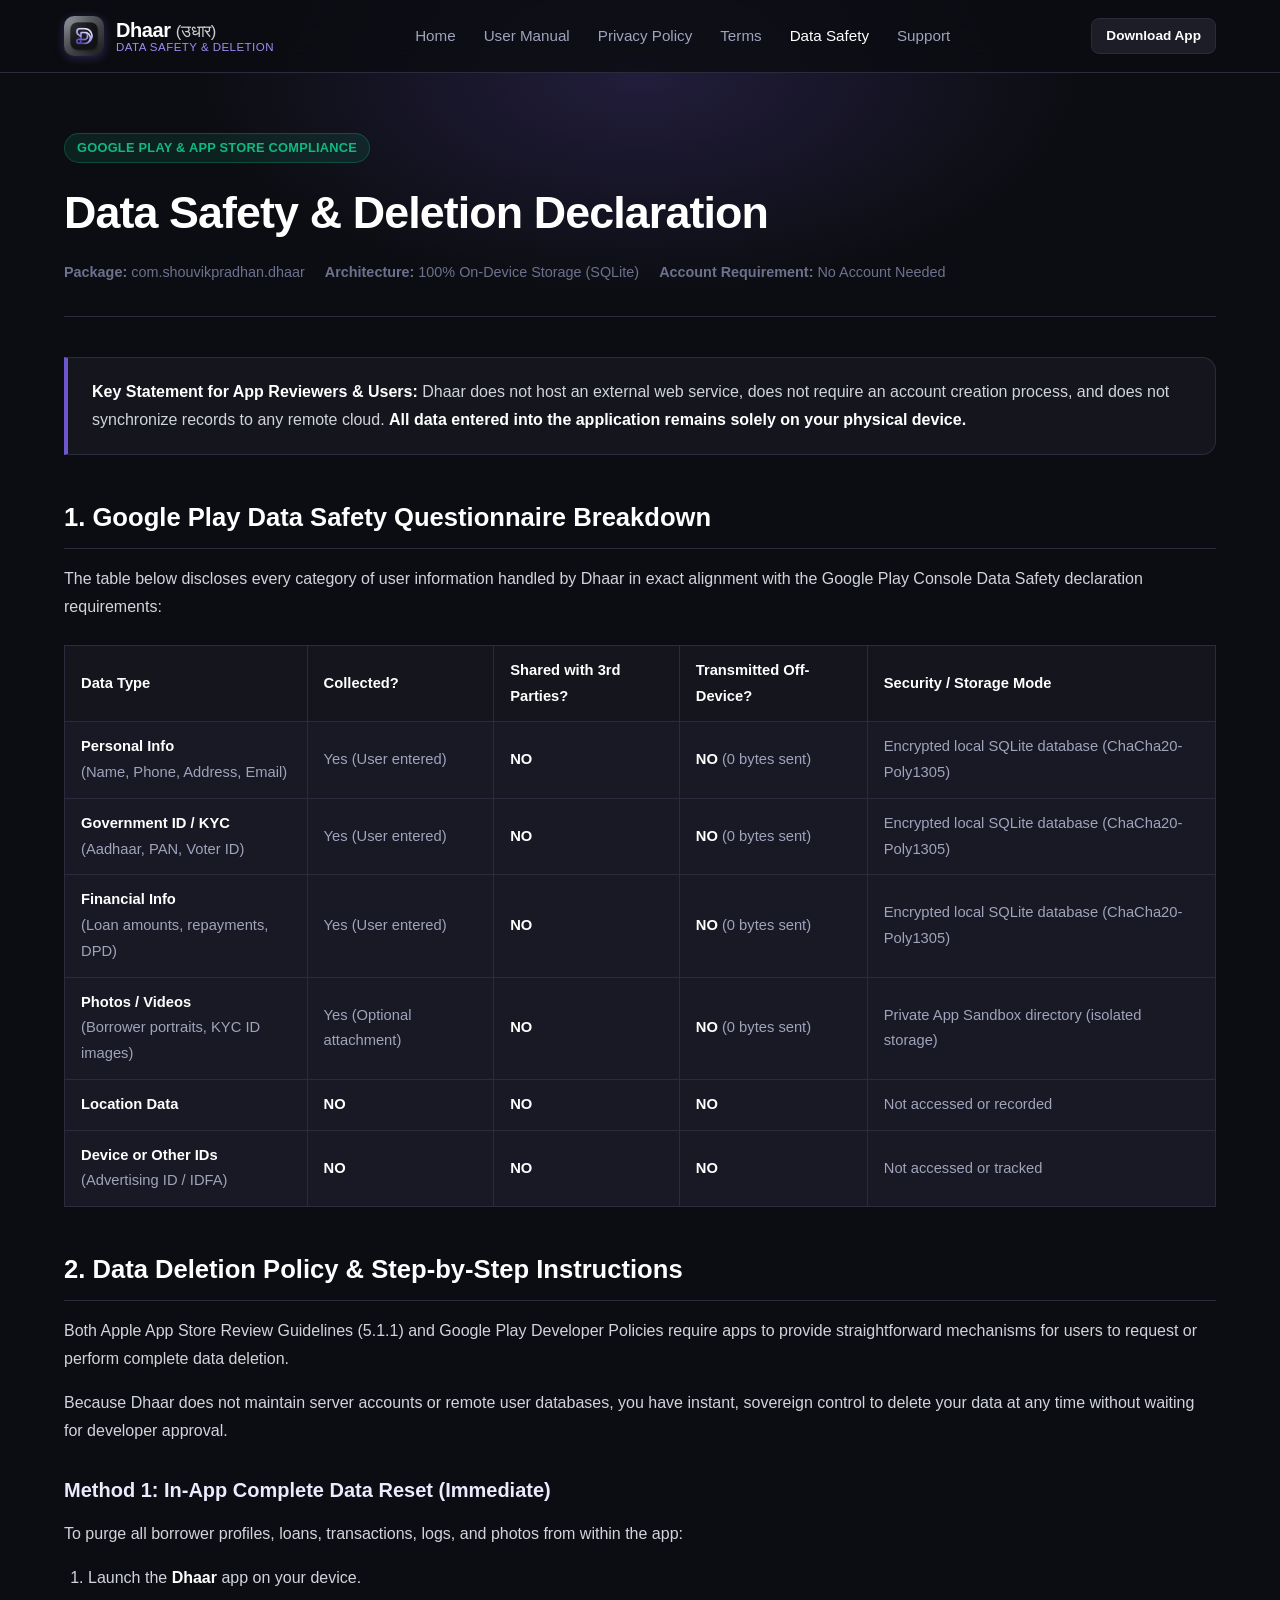
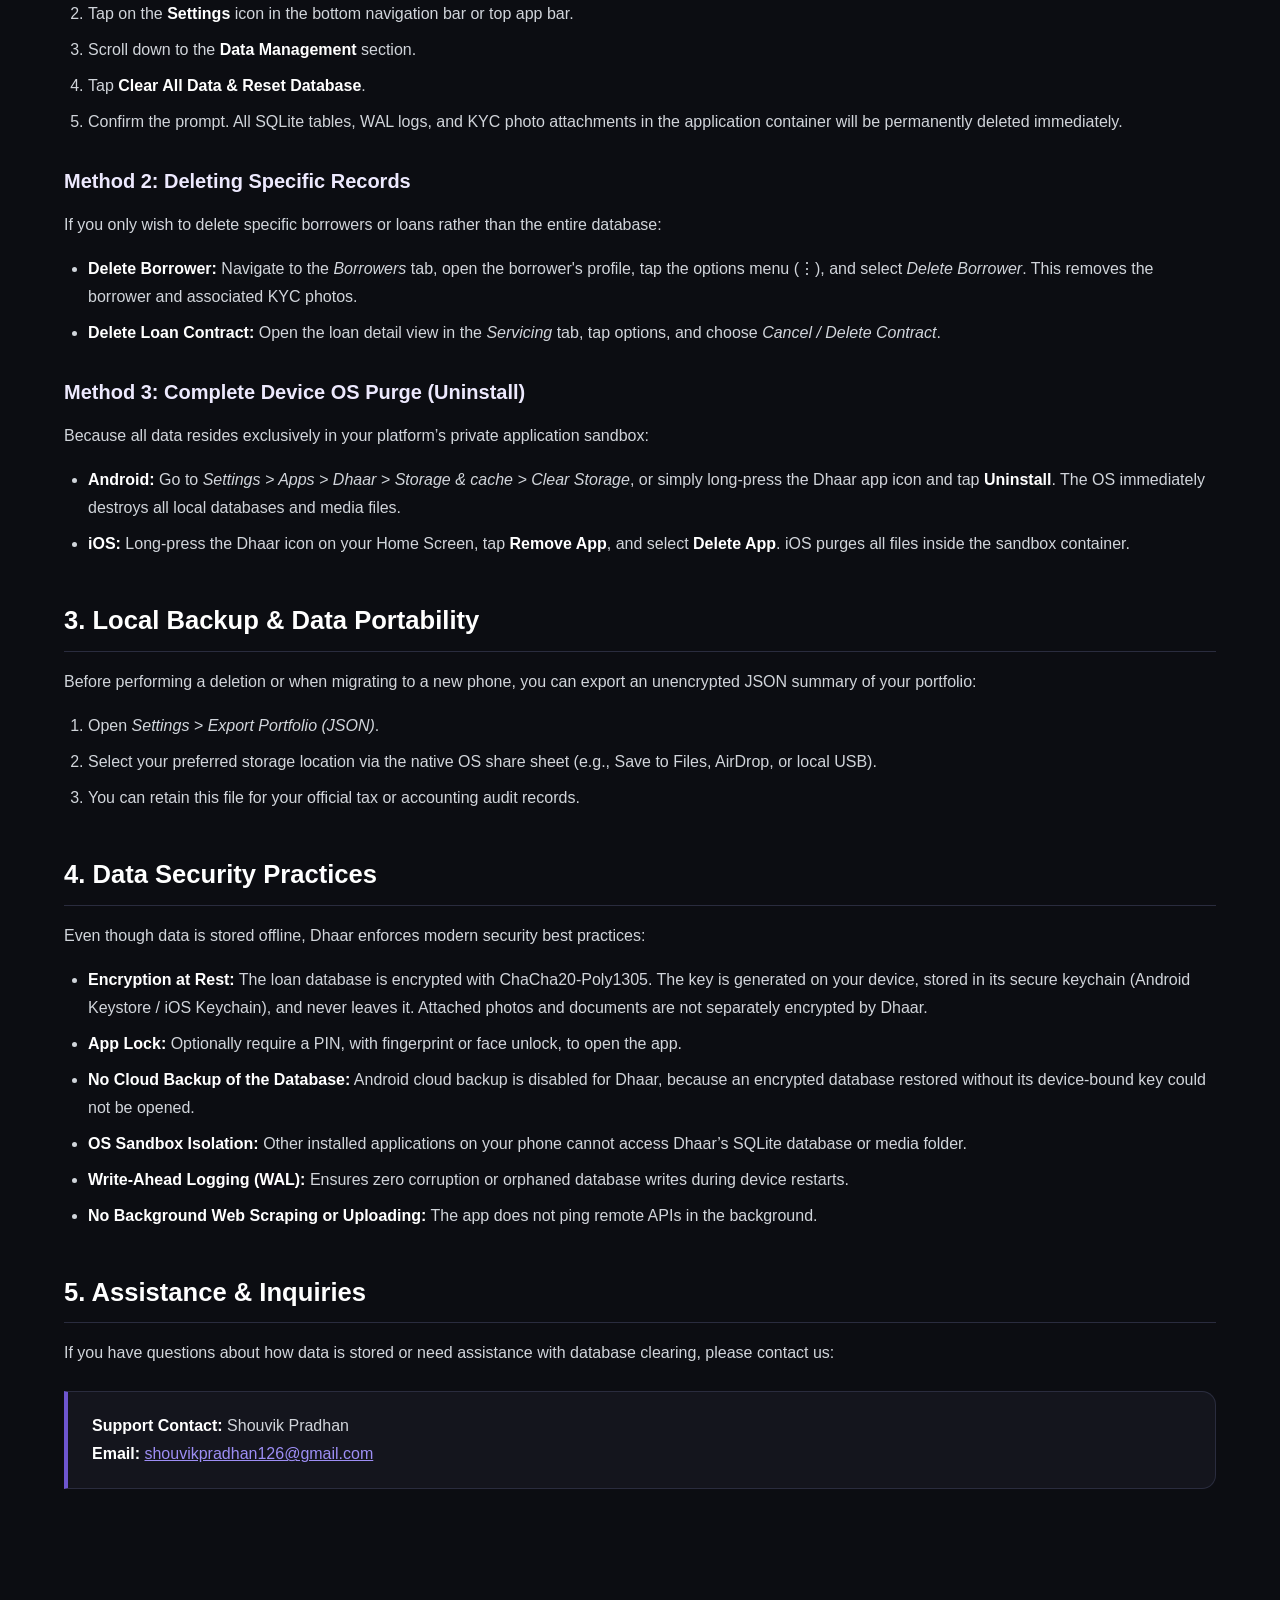
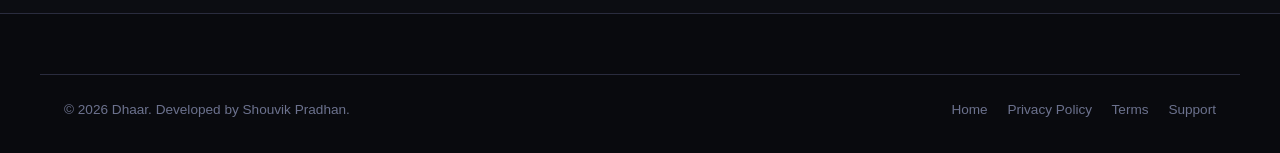
==== commit 74201d68: "added details" ====
--- a/data-safety.html
+++ b/data-safety.html
@@ -82,21 +82,21 @@
               <td>Yes (User entered)</td>
               <td><strong>NO</strong></td>
               <td><strong>NO</strong> (0 bytes sent)</td>
-              <td>Sandboxed local SQLite database</td>
+              <td>Encrypted local SQLite database (ChaCha20-Poly1305)</td>
             </tr>
             <tr>
               <td><strong>Government ID / KYC</strong><br>(Aadhaar, PAN, Voter ID)</td>
               <td>Yes (User entered)</td>
               <td><strong>NO</strong></td>
               <td><strong>NO</strong> (0 bytes sent)</td>
-              <td>Sandboxed local SQLite database</td>
+              <td>Encrypted local SQLite database (ChaCha20-Poly1305)</td>
             </tr>
             <tr>
               <td><strong>Financial Info</strong><br>(Loan amounts, repayments, DPD)</td>
               <td>Yes (User entered)</td>
               <td><strong>NO</strong></td>
               <td><strong>NO</strong> (0 bytes sent)</td>
-              <td>Sandboxed local SQLite database</td>
+              <td>Encrypted local SQLite database (ChaCha20-Poly1305)</td>
             </tr>
             <tr>
               <td><strong>Photos / Videos</strong><br>(Borrower portraits, KYC ID images)</td>
@@ -169,6 +169,9 @@
           Even though data is stored offline, Dhaar enforces modern security best practices:
         </p>
         <ul>
+          <li><strong>Encryption at Rest:</strong> The loan database is encrypted with ChaCha20-Poly1305. The key is generated on your device, stored in its secure keychain (Android Keystore / iOS Keychain), and never leaves it. Attached photos and documents are not separately encrypted by Dhaar.</li>
+          <li><strong>App Lock:</strong> Optionally require a PIN, with fingerprint or face unlock, to open the app.</li>
+          <li><strong>No Cloud Backup of the Database:</strong> Android cloud backup is disabled for Dhaar, because an encrypted database restored without its device-bound key could not be opened.</li>
           <li><strong>OS Sandbox Isolation:</strong> Other installed applications on your phone cannot access Dhaar’s SQLite database or media folder.</li>
           <li><strong>Write-Ahead Logging (WAL):</strong> Ensures zero corruption or orphaned database writes during device restarts.</li>
           <li><strong>No Background Web Scraping or Uploading:</strong> The app does not ping remote APIs in the background.</li>
